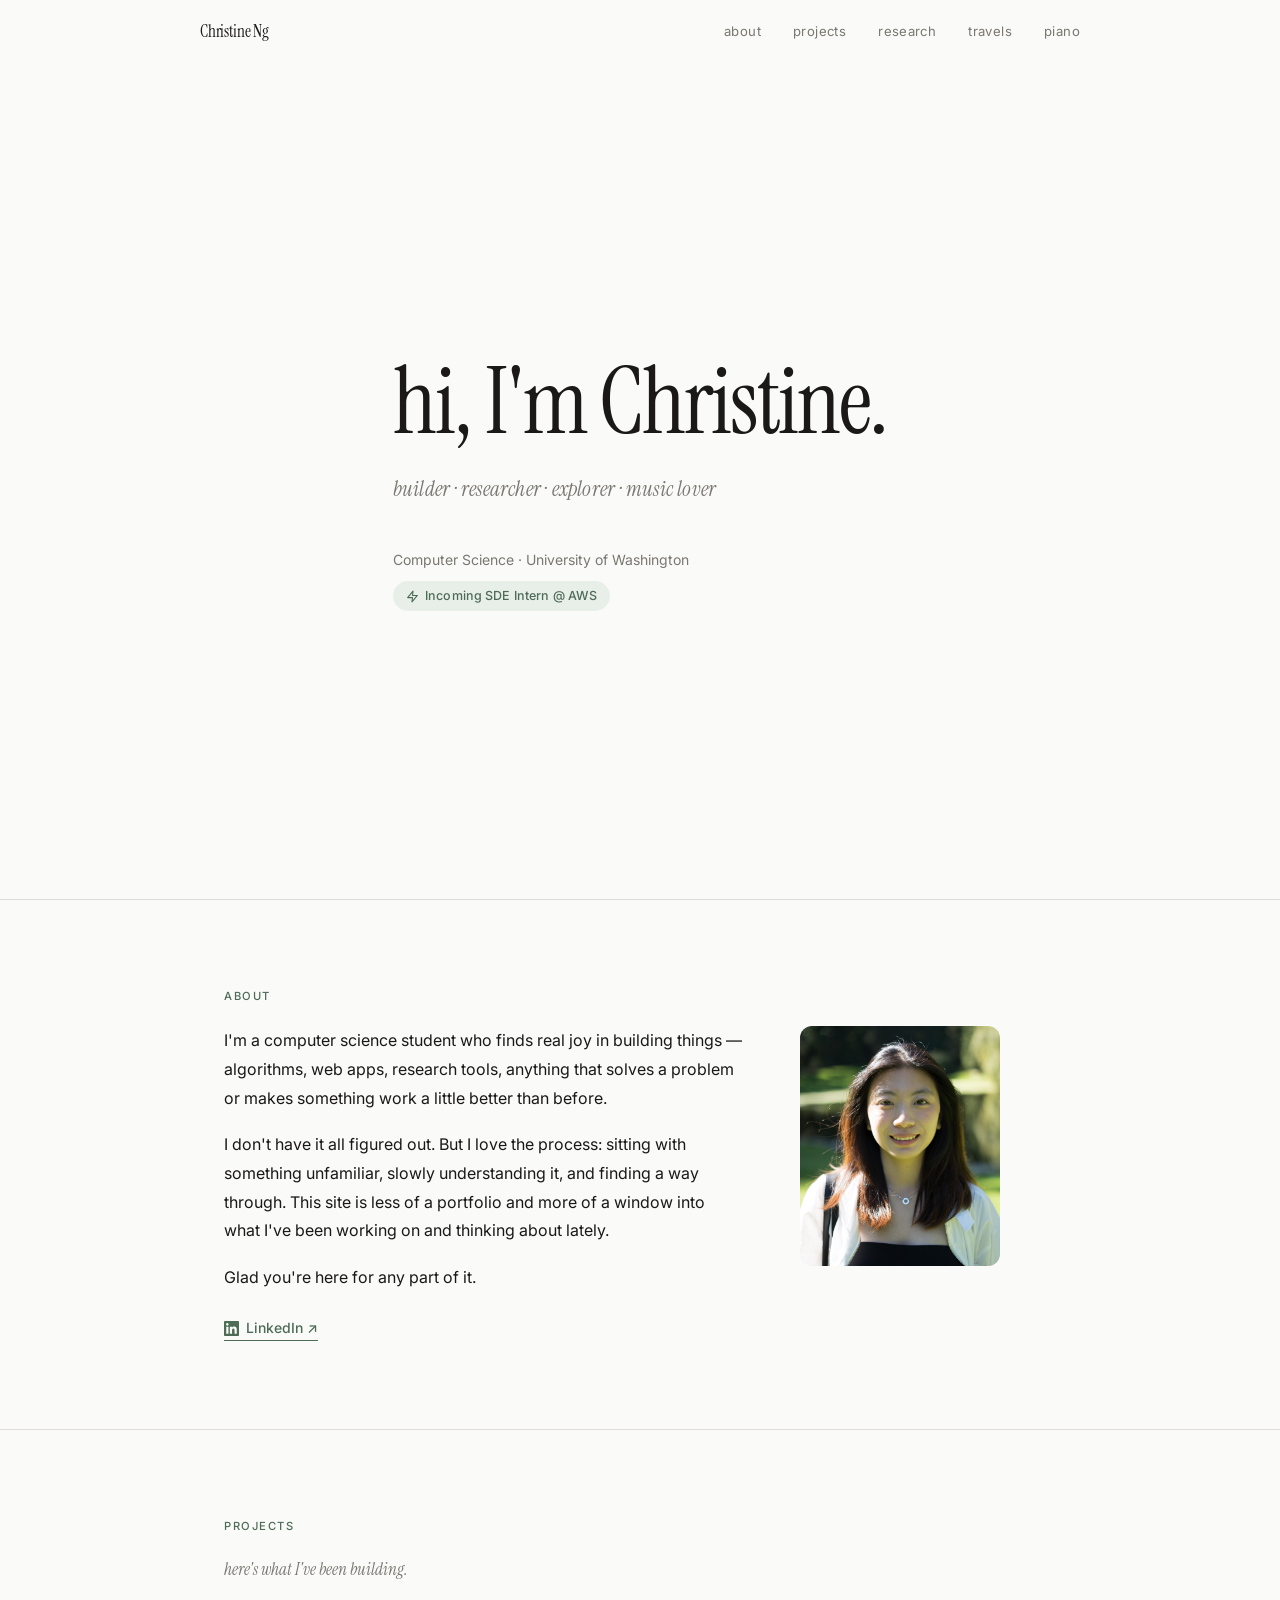
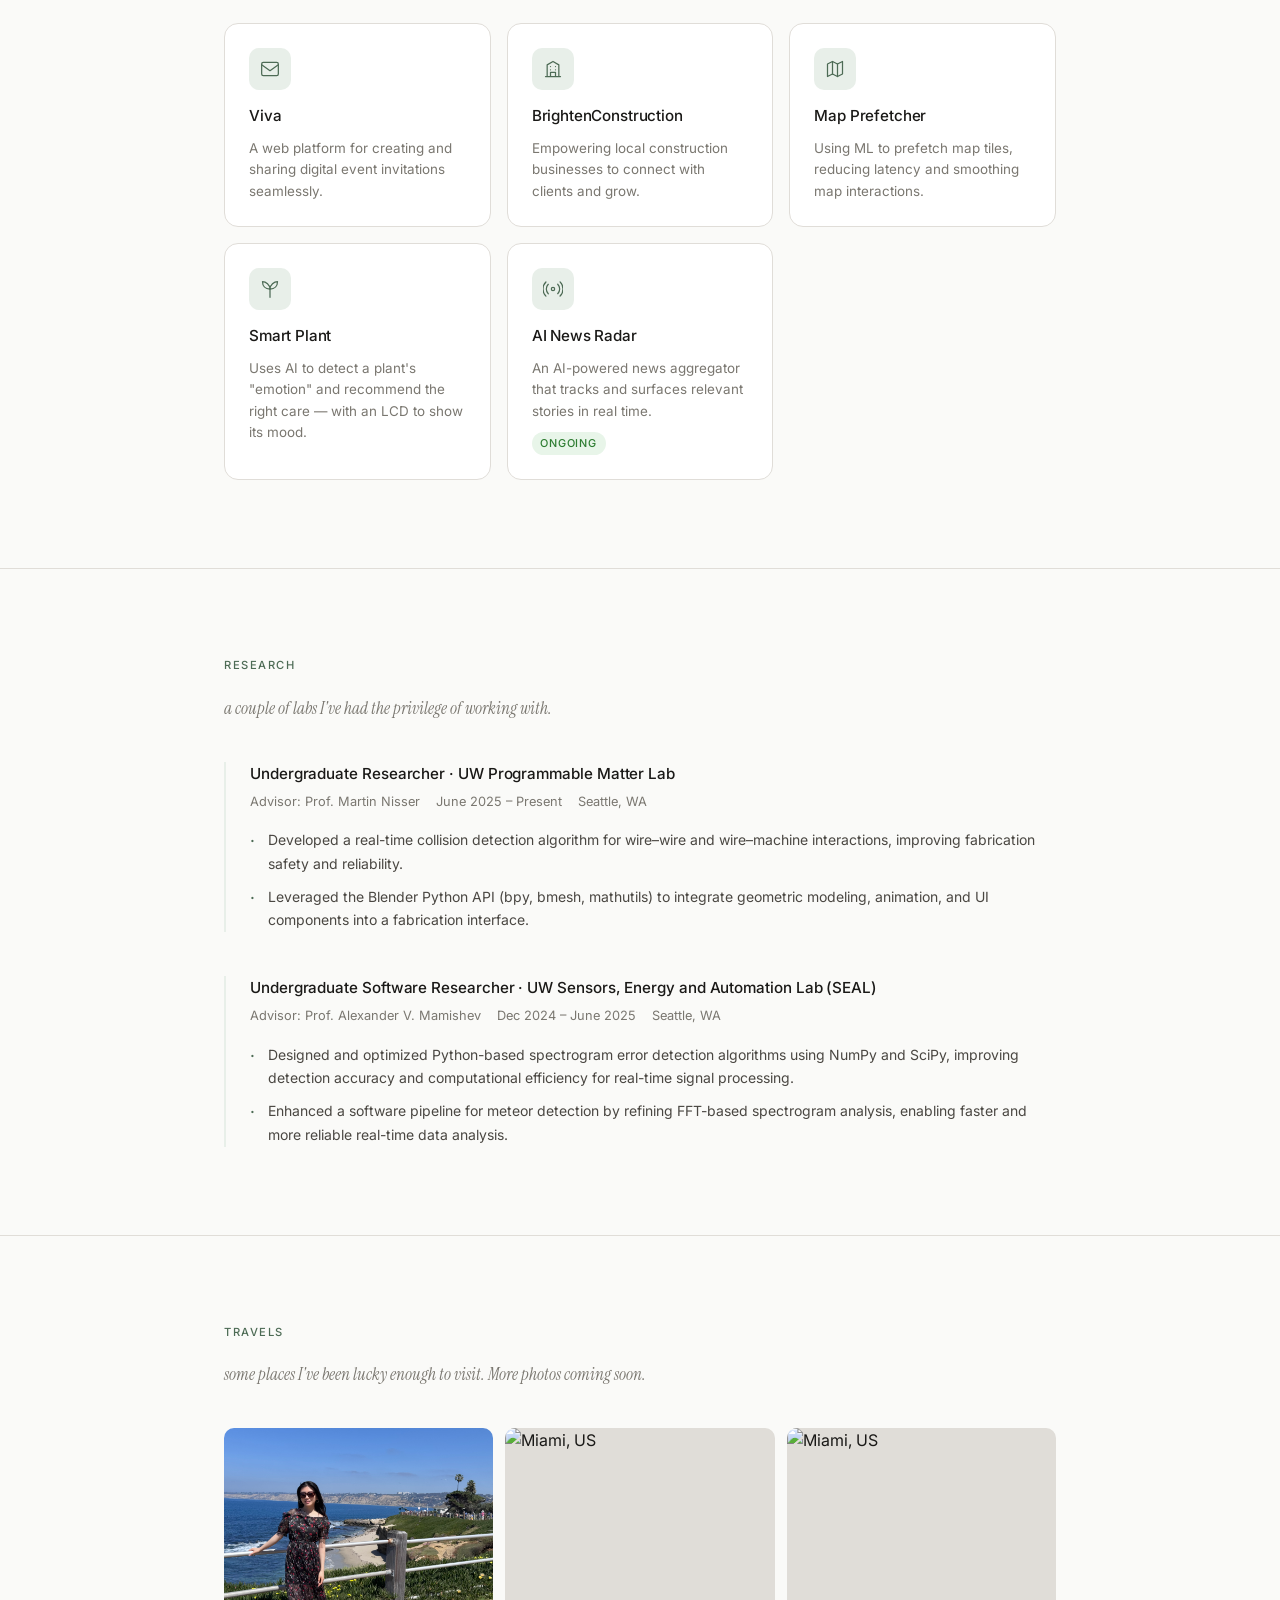
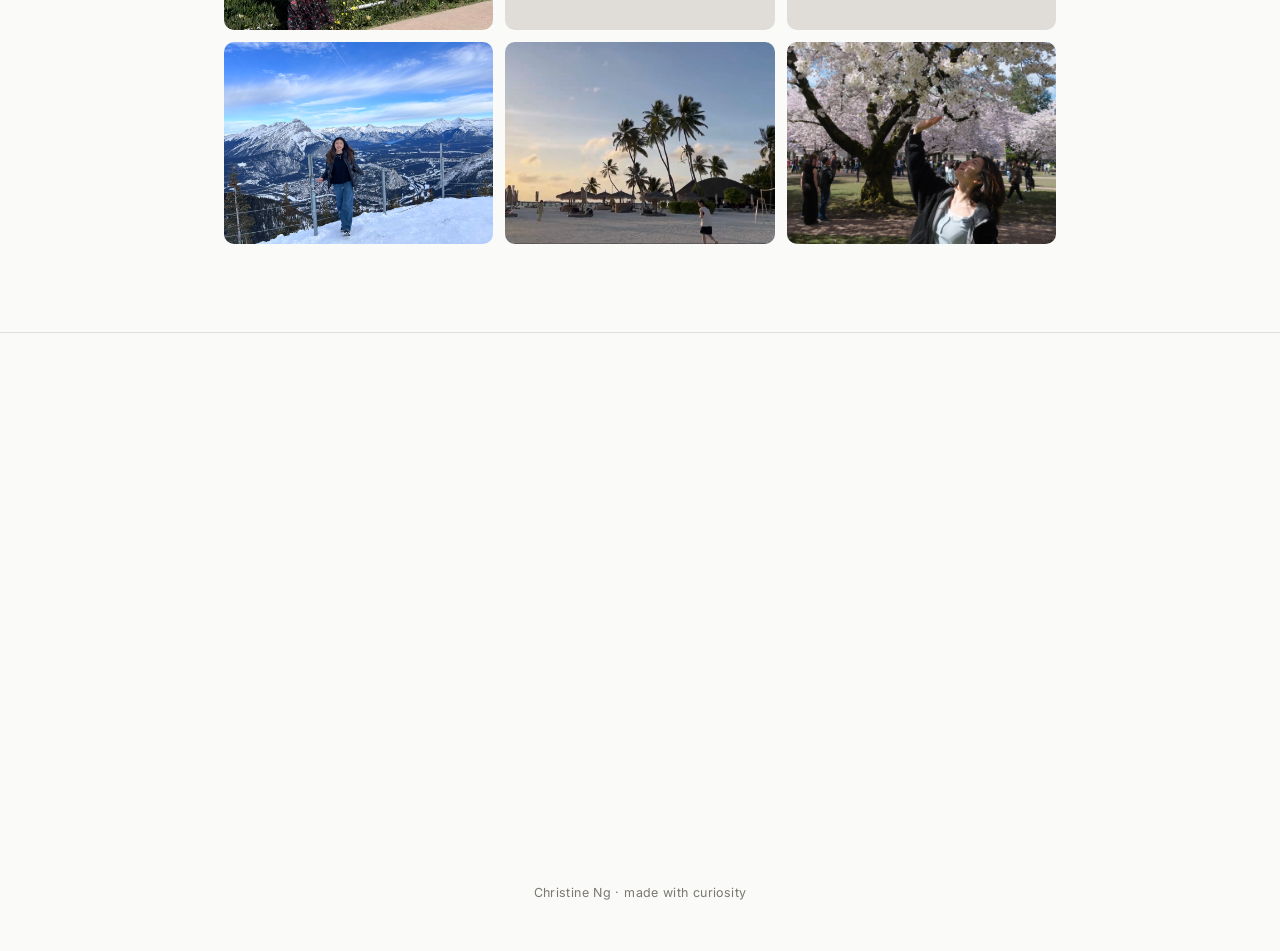
==== index.html @ e3361f12 "personal website initial commit" ====
<!DOCTYPE html>
<html lang="en">
<head>
  <meta charset="UTF-8">
  <meta name="viewport" content="width=device-width, initial-scale=1.0">
  <title>Christine Ng</title>
  <link rel="preconnect" href="https://fonts.googleapis.com">
  <link rel="preconnect" href="https://fonts.gstatic.com" crossorigin>
  <link href="https://fonts.googleapis.com/css2?family=Instrument+Serif:ital@0;1&family=Inter:wght@300;400;500&display=swap" rel="stylesheet">
  <link rel="stylesheet" href="style.css">
</head>
<body>

  <nav>
    <a href="/" class="nav-name">Christine Ng</a>
    <div class="nav-links">
      <a href="#about">about</a>
      <a href="#projects">projects</a>
      <a href="#research">research</a>
      <a href="#travels">travels</a>
      <a href="#piano">piano</a>
    </div>
  </nav>

  <main>

    <!-- ── HERO ── -->
    <section id="hero">
      <div class="hero-content">
        <h1>hi, I'm Christine.</h1>
        <p class="hero-tagline">builder &middot; researcher &middot; explorer &middot; music lover</p>
        <div class="hero-meta">
          <span>Computer Science &middot; University of Washington</span>
          <span class="aws-badge">
            <svg width="13" height="13" viewBox="0 0 24 24" fill="none" stroke="currentColor" stroke-width="2" stroke-linecap="round" stroke-linejoin="round">
              <polygon points="13 2 3 14 12 14 11 22 21 10 12 10 13 2"/>
            </svg>
            Incoming SDE Intern @ AWS
          </span>
        </div>
      </div>
    </section>

    <!-- ── ABOUT ── -->
    <section id="about">
      <div class="container fade-in">
        <p class="section-label">about</p>
        <div class="about-layout">
        <div class="about-body">
          <p>I'm a computer science student who finds real joy in building things — algorithms, web apps, research tools, anything that solves a problem or makes something work a little better than before.</p>
          <p>I don't have it all figured out. But I love the process: sitting with something unfamiliar, slowly understanding it, and finding a way through. This site is less of a portfolio and more of a window into what I've been working on and thinking about lately.</p>
          <p>Glad you're here for any part of it.</p>
          <a href="https://www.linkedin.com/in/christineng2027/" target="_blank" rel="noopener noreferrer" class="linkedin-link">
            <svg width="15" height="15" viewBox="0 0 24 24" fill="currentColor">
              <path d="M20.447 20.452h-3.554v-5.569c0-1.328-.027-3.037-1.852-3.037-1.853 0-2.136 1.445-2.136 2.939v5.667H9.351V9h3.414v1.561h.046c.477-.9 1.637-1.85 3.37-1.85 3.601 0 4.267 2.37 4.267 5.455v6.286zM5.337 7.433c-1.144 0-2.063-.926-2.063-2.065 0-1.138.92-2.063 2.063-2.063 1.14 0 2.064.925 2.064 2.063 0 1.139-.925 2.065-2.064 2.065zm1.782 13.019H3.555V9h3.564v11.452zM22.225 0H1.771C.792 0 0 .774 0 1.729v20.542C0 23.227.792 24 1.771 24h20.451C23.2 24 24 23.227 24 22.271V1.729C24 .774 23.2 0 22.222 0h.003z"/>
            </svg>
            LinkedIn ↗
          </a>
        </div>

        <img src="images/me.jpg" alt="Christine Ng" class="about-photo">

        </div><!-- end .about-layout -->
      </div>
    </section>

    <!-- ── PROJECTS ── -->
    <section id="projects">
      <div class="container fade-in">
        <p class="section-label">projects</p>
        <p class="section-intro">here's what I've been building.</p>
        <div class="projects-grid">

          <!-- Viva -->
          <a href="projects/viva.html" class="project-card">
            <div class="project-icon">
              <svg viewBox="0 0 24 24" fill="none" stroke-width="1.5" stroke-linecap="round" stroke-linejoin="round">
                <rect x="2" y="4" width="20" height="16" rx="2"/>
                <path d="m2 7 10 7 10-7"/>
              </svg>
            </div>
            <span class="project-card-name">Viva</span>
            <p class="project-card-desc">A web platform for creating and sharing digital event invitations seamlessly.</p>
            <span class="card-arrow">↗</span>
          </a>

          <!-- BrightenConstruction -->
          <a href="projects/brighten-construction.html" class="project-card">
            <div class="project-icon">
              <svg viewBox="0 0 24 24" fill="none" stroke-width="1.5" stroke-linecap="round" stroke-linejoin="round">
                <path d="M3 21h18M5 21V7l7-4 7 4v14M9 21v-5h6v5"/>
                <path d="M9 9h.01M15 9h.01M9 13h.01M15 13h.01"/>
              </svg>
            </div>
            <span class="project-card-name">BrightenConstruction</span>
            <p class="project-card-desc">Empowering local construction businesses to connect with clients and grow.</p>
            <span class="card-arrow">↗</span>
          </a>

          <!-- Map Prefetcher -->
          <a href="projects/map-prefetcher.html" class="project-card">
            <div class="project-icon">
              <svg viewBox="0 0 24 24" fill="none" stroke-width="1.5" stroke-linecap="round" stroke-linejoin="round">
                <polygon points="3 6 9 3 15 6 21 3 21 18 15 21 9 18 3 21"/>
                <line x1="9" y1="3" x2="9" y2="18"/>
                <line x1="15" y1="6" x2="15" y2="21"/>
              </svg>
            </div>
            <span class="project-card-name">Map Prefetcher</span>
            <p class="project-card-desc"> Using ML to prefetch map tiles, reducing latency and smoothing map interactions.</p>
            <span class="card-arrow">↗</span>
          </a>

          <!-- Smart Plant -->
          <a href="projects/smart-plant.html" class="project-card">
            <div class="project-icon">
              <svg viewBox="0 0 24 24" fill="none" stroke-width="1.5" stroke-linecap="round" stroke-linejoin="round">
                <path d="M12 22V12"/>
                <path d="M12 12C12 7 17 3 21 3c0 5-3 9-9 9"/>
                <path d="M12 12C12 7 7 3 3 3c0 5 3 9 9 9"/>
              </svg>
            </div>
            <span class="project-card-name">Smart Plant</span>
            <p class="project-card-desc">Uses AI to detect a plant's "emotion" and recommend the right care — with an LCD to show its mood.</p>
            <span class="card-arrow">↗</span>
          </a>

          <!-- AI News Radar -->
          <a href="projects/ai-news-radar.html" class="project-card">
            <div class="project-icon">
              <svg viewBox="0 0 24 24" fill="none" stroke-width="1.5" stroke-linecap="round" stroke-linejoin="round">
                <circle cx="12" cy="12" r="2"/>
                <path d="M6.34 17.66a8 8 0 0 1 0-11.31"/>
                <path d="M17.66 6.34a8 8 0 0 1 0 11.31"/>
                <path d="M3.51 20.49a12 12 0 0 1 0-16.97"/>
                <path d="M20.49 3.51a12 12 0 0 1 0 16.97"/>
              </svg>
            </div>
            <span class="project-card-name">AI News Radar</span>
            <p class="project-card-desc">An AI-powered news aggregator that tracks and surfaces relevant stories in real time.</p>
            <span class="tag ongoing">ongoing</span>
            <span class="card-arrow">↗</span>
          </a>

        </div>
      </div>
    </section>

    <!-- ── RESEARCH ── -->
    <section id="research">
      <div class="container fade-in">
        <p class="section-label">research</p>
        <p class="section-intro">a couple of labs I've had the privilege of working with.</p>
        <div class="research-items">

          <div class="research-item">
            <p class="research-title">Undergraduate Researcher &middot; UW Programmable Matter Lab</p>
            <div class="research-meta">
              <span>Advisor: Prof. Martin Nisser</span>
              <span>June 2025 &ndash; Present</span>
              <span>Seattle, WA</span>
            </div>
            <ul class="research-bullets">
              <li>Developed a real-time collision detection algorithm for wire&ndash;wire and wire&ndash;machine interactions, improving fabrication safety and reliability.</li>
              <li>Leveraged the Blender Python API (bpy, bmesh, mathutils) to integrate geometric modeling, animation, and UI components into a fabrication interface.</li>
            </ul>
          </div>

          <div class="research-item">
            <p class="research-title">Undergraduate Software Researcher &middot; UW Sensors, Energy and Automation Lab (SEAL)</p>
            <div class="research-meta">
              <span>Advisor: Prof. Alexander V. Mamishev</span>
              <span>Dec 2024 &ndash; June 2025</span>
              <span>Seattle, WA</span>
            </div>
            <ul class="research-bullets">
              <li>Designed and optimized Python-based spectrogram error detection algorithms using NumPy and SciPy, improving detection accuracy and computational efficiency for real-time signal processing.</li>
              <li>Enhanced a software pipeline for meteor detection by refining FFT-based spectrogram analysis, enabling faster and more reliable real-time data analysis.</li>
            </ul>
          </div>

        </div>
      </div>
    </section>

    <!-- ── TRAVELS ── -->
    <section id="travels">
      <div class="container fade-in">
        <p class="section-label">travels</p>
        <p class="travels-intro">some places I've been lucky enough to visit. More photos coming soon.</p>
        <div class="travel-grid">
          <div class="travel-photo">
            <img src="images/sd.jpeg" alt="San Diego, US">
          </div>

          <div class="travel-photo">
            <img src="images/miami.jpeg" alt="Miami, US">
          </div>

            <div class="travel-photo">
            <img src="images/miami_aqua.jpeg" alt="Miami, US">
          </div>


          <div class="travel-photo">
            <img src="images/banff.jpeg" alt="Banff, Canada">
          </div>

          <div class="travel-photo">
            <img src="images/maldive.jpg" alt="Maldive">
          </div>

          <div class="travel-photo">
            <img src="images/seattle.jpeg" alt="Seattle, US">
          </div>

          <!-- <div class="travel-placeholder">
            <svg viewBox="0 0 24 24" fill="none" stroke="currentColor" stroke-width="1.5" stroke-linecap="round" stroke-linejoin="round">
              <path d="M23 19a2 2 0 0 1-2 2H3a2 2 0 0 1-2-2V8a2 2 0 0 1 2-2h4l2-3h6l2 3h4a2 2 0 0 1 2 2z"/>
              <circle cx="12" cy="13" r="4"/>
            </svg>
            <span>photo coming soon</span>
          </div> -->
        </div>
      </div>
    </section>

    <!-- ── PIANO ── -->
    <section id="piano">
      <div class="container fade-in">
        <p class="section-label">piano</p>
        <p class="piano-intro">I've been playing piano for a while now. it's one of the things I keep coming back to.</p>
        <div class="piano-grid">

          <div class="piano-card">
            <div class="video-placeholder">
              <div class="play-icon">
                <svg viewBox="0 0 24 24"><path d="M8 5v14l11-7z"/></svg>
              </div>
              <span>video coming soon</span>
            </div>
            <p class="piano-card-label">piece title &middot; coming soon</p>
          </div>
          
          <div class="piano-card">
            <div class="video-placeholder">
              <div class="play-icon">
                <svg viewBox="0 0 24 24"><path d="M8 5v14l11-7z"/></svg>
              </div>
              <span>video coming soon</span>
            </div>
            <p class="piano-card-label">piece title &middot; coming soon</p>
          </div>
          <div class="piano-card">
            <div class="video-placeholder">
              <div class="play-icon">
                <svg viewBox="0 0 24 24"><path d="M8 5v14l11-7z"/></svg>
              </div>
              <span>video coming soon</span>
            </div>
            <p class="piano-card-label">piece title &middot; coming soon</p>
          </div>
        </div>
      </div>
    </section>

  </main>

  <footer>
    <p>Christine Ng &middot; made with curiosity</p>
  </footer>

  <script>
    const nav = document.querySelector('nav');
    window.addEventListener('scroll', () => {
      nav.classList.toggle('scrolled', window.scrollY > 10);
    }, { passive: true });

    const observer = new IntersectionObserver((entries) => {
      entries.forEach(entry => {
        if (entry.isIntersecting) {
          entry.target.classList.add('visible');
          observer.unobserve(entry.target);
        }
      });
    }, { threshold: 0.08, rootMargin: '0px 0px -40px 0px' });

    document.querySelectorAll('.fade-in').forEach(el => observer.observe(el));
  </script>

</body>
</html>
---- style.css ----
/* ============================================
   CHRISTINE NG · PERSONAL SITE
   ============================================ */

*, *::before, *::after {
  box-sizing: border-box;
  margin: 0;
  padding: 0;
}

:root {
  --bg: #fafaf8;
  --text: #1a1917;
  --muted: #7a7770;
  --accent: #4d6b55;
  --accent-light: #e8efe9;
  --border: #e0ddd8;
  --card: #ffffff;
  --max-w: 880px;
  --nav-h: 64px;
  --serif: 'Instrument Serif', Georgia, serif;
  --sans: 'Inter', system-ui, -apple-system, sans-serif;
}

html {
  scroll-behavior: smooth;
}

body {
  font-family: var(--sans);
  background: var(--bg);
  color: var(--text);
  line-height: 1.6;
  -webkit-font-smoothing: antialiased;
}

/* ── NAVIGATION ── */

nav {
  position: fixed;
  top: 0;
  left: 0;
  right: 0;
  z-index: 100;
  height: var(--nav-h);
  display: flex;
  align-items: center;
  justify-content: space-between;
  padding: 0 max(24px, calc(50% - var(--max-w) / 2));
  background: var(--bg);
  border-bottom: 1px solid transparent;
  transition: border-color 0.3s, background 0.3s;
}

nav.scrolled {
  border-bottom-color: var(--border);
  background: rgba(250, 250, 248, 0.9);
  backdrop-filter: blur(14px);
}

.nav-name {
  font-family: var(--serif);
  font-size: 1.05rem;
  color: var(--text);
  text-decoration: none;
  letter-spacing: -0.01em;
}

.nav-links {
  display: flex;
  gap: 2rem;
}

.nav-links a {
  font-size: 0.82rem;
  color: var(--muted);
  text-decoration: none;
  letter-spacing: 0.03em;
  transition: color 0.2s;
}

.nav-links a:hover {
  color: var(--text);
}

/* ── LAYOUT ── */

.container {
  max-width: var(--max-w);
  margin: 0 auto;
  padding: 0 24px;
}

main {
  padding-top: var(--nav-h);
}

section {
  padding: 88px 0;
  border-bottom: 1px solid var(--border);
}

section:last-of-type {
  border-bottom: none;
}

.section-label {
  font-size: 0.7rem;
  font-weight: 500;
  letter-spacing: 0.14em;
  text-transform: uppercase;
  color: var(--accent);
  margin-bottom: 1.25rem;
}

.section-intro {
  font-family: var(--serif);
  font-style: italic;
  font-size: 1.05rem;
  color: var(--muted);
  margin-bottom: 2.5rem;
  line-height: 1.6;
}

/* ── FADE IN ── */

.fade-in {
  opacity: 0;
  transform: translateY(18px);
  transition: opacity 0.65s ease, transform 0.65s ease;
}

.fade-in.visible {
  opacity: 1;
  transform: translateY(0);
}

/* ── HERO ── */

#hero {
  min-height: calc(100vh - var(--nav-h));
  display: flex;
  align-items: center;
  padding: 0;
}

.hero-content {
  max-width: var(--max-w);
  margin: 0 auto;
  padding: 0 24px;
}

.hero-content h1 {
  font-family: var(--serif);
  font-size: clamp(3.2rem, 8vw, 5.8rem);
  font-weight: 400;
  line-height: 1.08;
  letter-spacing: -0.025em;
  margin-bottom: 1.25rem;
}

.hero-tagline {
  font-family: var(--serif);
  font-style: italic;
  font-size: clamp(1rem, 2.2vw, 1.3rem);
  color: var(--muted);
  margin-bottom: 2.75rem;
  letter-spacing: 0.01em;
}

.hero-meta {
  display: flex;
  flex-direction: column;
  gap: 0.6rem;
}

.hero-meta > span:first-child {
  font-size: 0.875rem;
  color: var(--muted);
}

.aws-badge {
  display: inline-flex;
  align-items: center;
  gap: 0.4rem;
  background: var(--accent-light);
  color: var(--accent);
  font-size: 0.78rem;
  font-weight: 500;
  padding: 0.3rem 0.8rem;
  border-radius: 100px;
  width: fit-content;
  letter-spacing: 0.01em;
}

/* ── ABOUT ── */

.about-layout {
  display: flex;
  align-items: flex-start;
  gap: 3.5rem;
}

.about-body {
  flex: 1;
  max-width: 520px;
  display: flex;
  flex-direction: column;
  gap: 1.1rem;
}

.about-photo-wrap {
  flex-shrink: 0;
}

.about-photo {
  width: 200px;
  height: 240px;
  object-fit: cover;
  border-radius: 12px;
  display: block;
}

.about-photo-placeholder {
  width: 200px;
  height: 240px;
  border-radius: 12px;
  border: 1.5px dashed var(--border);
  display: flex;
  flex-direction: column;
  align-items: center;
  justify-content: center;
  gap: 0.6rem;
  color: var(--muted);
  background: var(--bg);
}

.about-photo-placeholder svg {
  width: 36px;
  height: 36px;
  opacity: 0.3;
}

.about-photo-placeholder span {
  font-size: 0.72rem;
  opacity: 0.45;
  letter-spacing: 0.03em;
}

@media (max-width: 640px) {
  .about-layout {
    flex-direction: column-reverse;
    gap: 2rem;
  }
  .about-photo,
  .about-photo-placeholder {
    width: 100%;
    height: 200px;
  }
}

.about-body p {
  font-size: 1rem;
  line-height: 1.8;
  color: var(--text);
}

.linkedin-link {
  display: inline-flex;
  align-items: center;
  gap: 0.45rem;
  margin-top: 0.5rem;
  color: var(--accent);
  text-decoration: none;
  font-size: 0.875rem;
  font-weight: 500;
  border-bottom: 1px solid var(--accent);
  padding-bottom: 1px;
  width: fit-content;
  transition: opacity 0.2s;
}

.linkedin-link:hover {
  opacity: 0.65;
}

/* ── PROJECTS ── */

.projects-grid {
  display: grid;
  grid-template-columns: repeat(auto-fill, minmax(260px, 1fr));
  gap: 1rem;
}

.project-card {
  background: var(--card);
  border: 1px solid var(--border);
  border-radius: 14px;
  padding: 1.5rem;
  text-decoration: none;
  color: var(--text);
  display: flex;
  flex-direction: column;
  gap: 0.6rem;
  transition: transform 0.22s, box-shadow 0.22s, border-color 0.22s;
  position: relative;
  overflow: hidden;
}

.project-card:hover {
  transform: translateY(-4px);
  box-shadow: 0 10px 36px rgba(0, 0, 0, 0.07);
  border-color: var(--accent);
}

.project-card:hover .card-arrow {
  opacity: 1;
  transform: translate(0, 0);
}

.project-icon {
  width: 42px;
  height: 42px;
  border-radius: 10px;
  background: var(--accent-light);
  display: flex;
  align-items: center;
  justify-content: center;
  flex-shrink: 0;
  margin-bottom: 0.25rem;
}

.project-icon svg {
  width: 20px;
  height: 20px;
  stroke: var(--accent);
}

.project-card-name {
  font-weight: 500;
  font-size: 0.95rem;
  letter-spacing: -0.01em;
}

.project-card-desc {
  font-size: 0.84rem;
  color: var(--muted);
  line-height: 1.6;
  flex: 1;
}

.card-arrow {
  position: absolute;
  top: 1.25rem;
  right: 1.25rem;
  color: var(--accent);
  opacity: 0;
  transform: translate(-5px, 5px);
  transition: opacity 0.22s, transform 0.22s;
  font-size: 1rem;
}

.tag {
  display: inline-block;
  font-size: 0.68rem;
  font-weight: 500;
  letter-spacing: 0.07em;
  text-transform: uppercase;
  padding: 0.18rem 0.55rem;
  border-radius: 100px;
  background: #fff3e0;
  color: #a0672a;
  width: fit-content;
}

.tag.ongoing {
  background: #e8f5e9;
  color: #2e7d32;
}

/* ── RESEARCH ── */

.research-items {
  display: flex;
  flex-direction: column;
  gap: 2.75rem;
}

.research-item {
  border-left: 2px solid var(--accent-light);
  padding-left: 1.5rem;
  transition: border-color 0.2s;
}

.research-item:hover {
  border-left-color: var(--accent);
}

.research-title {
  font-weight: 500;
  font-size: 0.95rem;
  margin-bottom: 0.35rem;
  letter-spacing: -0.005em;
}

.research-meta {
  font-size: 0.8rem;
  color: var(--muted);
  display: flex;
  flex-wrap: wrap;
  gap: 0.5rem 1rem;
}

.research-meta span::before {
  content: '';
}

.research-bullets {
  margin-top: 1rem;
  display: flex;
  flex-direction: column;
  gap: 0.55rem;
  list-style: none;
}

.research-bullets li {
  font-size: 0.875rem;
  line-height: 1.7;
  color: #4a4742;
  padding-left: 1.1rem;
  position: relative;
}

.research-bullets li::before {
  content: '·';
  position: absolute;
  left: 0;
  color: var(--accent);
  font-size: 1.1rem;
  line-height: 1.5;
}

/* ── TRAVELS ── */

.travels-intro {
  font-family: var(--serif);
  font-style: italic;
  font-size: 1.05rem;
  color: var(--muted);
  margin-bottom: 2.5rem;
  max-width: 440px;
  line-height: 1.6;
}

.travel-grid {
  display: grid;
  grid-template-columns: repeat(3, 1fr);
  gap: 0.75rem;
}

.travel-photo {
  aspect-ratio: 4 / 3;
  border-radius: 10px;
  overflow: hidden;
  background: var(--border);
}

.travel-photo img {
  width: 100%;
  height: 100%;
  object-fit: cover;
  transition: transform 0.4s ease;
}

.travel-photo:hover img {
  transform: scale(1.05);
}

.travel-placeholder {
  aspect-ratio: 4 / 3;
  border-radius: 10px;
  border: 1.5px dashed var(--border);
  display: flex;
  flex-direction: column;
  align-items: center;
  justify-content: center;
  gap: 0.6rem;
  color: var(--muted);
  background: var(--bg);
}

.travel-placeholder svg {
  width: 22px;
  height: 22px;
  opacity: 0.35;
}

.travel-placeholder span {
  font-size: 0.7rem;
  opacity: 0.45;
  letter-spacing: 0.03em;
}

/* ── PIANO ── */

.piano-intro {
  font-family: var(--serif);
  font-style: italic;
  font-size: 1.05rem;
  color: var(--muted);
  margin-bottom: 2.5rem;
  max-width: 440px;
  line-height: 1.6;
}

.piano-grid {
  display: grid;
  grid-template-columns: repeat(auto-fill, minmax(260px, 1fr));
  gap: 1rem;
}

.piano-card {
  border-radius: 12px;
  border: 1.5px dashed var(--border);
  overflow: hidden;
  background: var(--bg);
}

.video-placeholder {
  aspect-ratio: 16 / 9;
  display: flex;
  flex-direction: column;
  align-items: center;
  justify-content: center;
  gap: 0.8rem;
  color: var(--muted);
}

.play-icon {
  width: 46px;
  height: 46px;
  border-radius: 50%;
  border: 1.5px solid var(--border);
  display: flex;
  align-items: center;
  justify-content: center;
}

.play-icon svg {
  width: 16px;
  height: 16px;
  fill: var(--muted);
  margin-left: 2px;
  opacity: 0.5;
}

.video-placeholder > span {
  font-size: 0.72rem;
  opacity: 0.4;
  letter-spacing: 0.03em;
}

.piano-card-label {
  padding: 0.7rem 1rem;
  border-top: 1px solid var(--border);
  font-size: 0.78rem;
  color: var(--muted);
  font-style: italic;
}

/* ── FOOTER ── */

footer {
  padding: 3rem 24px;
  text-align: center;
  font-size: 0.78rem;
  color: var(--muted);
  letter-spacing: 0.03em;
}

/* ── PROJECT DETAIL PAGE ── */

.project-detail {
  max-width: var(--max-w);
  margin: 0 auto;
  padding: 56px 24px 80px;
}

.back-link {
  display: inline-flex;
  align-items: center;
  gap: 0.35rem;
  color: var(--muted);
  text-decoration: none;
  font-size: 0.85rem;
  margin-bottom: 3.5rem;
  transition: color 0.2s;
  letter-spacing: 0.01em;
}

.back-link:hover {
  color: var(--text);
}

.project-detail-header {
  display: flex;
  align-items: flex-start;
  gap: 1.25rem;
  margin-bottom: 2.5rem;
}

.project-detail-icon {
  width: 58px;
  height: 58px;
  border-radius: 14px;
  background: var(--accent-light);
  display: flex;
  align-items: center;
  justify-content: center;
  flex-shrink: 0;
  margin-top: 4px;
}

.project-detail-icon svg {
  width: 26px;
  height: 26px;
  stroke: var(--accent);
}

.project-detail-title {
  font-family: var(--serif);
  font-size: clamp(2rem, 5vw, 3rem);
  font-weight: 400;
  line-height: 1.15;
  letter-spacing: -0.025em;
}

.project-tags {
  display: flex;
  flex-wrap: wrap;
  gap: 0.5rem;
  margin-top: 0.8rem;
}

.project-tag {
  font-size: 0.7rem;
  font-weight: 500;
  letter-spacing: 0.06em;
  text-transform: uppercase;
  padding: 0.22rem 0.6rem;
  border-radius: 100px;
  background: var(--accent-light);
  color: var(--accent);
}

.project-detail-body {
  max-width: 600px;
  margin-bottom: 2.5rem;
}

.project-detail-body p {
  font-size: 1rem;
  line-height: 1.8;
  color: var(--text);
  margin-bottom: 1rem;
}

.project-detail-body p:last-child {
  margin-bottom: 0;
}

.live-link {
  display: inline-flex;
  align-items: center;
  gap: 0.5rem;
  background: var(--text);
  color: #fff;
  text-decoration: none;
  font-size: 0.875rem;
  font-weight: 500;
  padding: 0.65rem 1.3rem;
  border-radius: 8px;
  transition: background 0.2s;
  letter-spacing: 0.01em;
}

.live-link:hover {
  background: var(--accent);
}

/* ── RESPONSIVE ── */

@media (max-width: 640px) {
  .nav-links {
    display: none;
  }

  .travel-grid {
    grid-template-columns: repeat(2, 1fr);
  }

  .projects-grid {
    grid-template-columns: 1fr;
  }

  section {
    padding: 64px 0;
  }

  .project-detail-header {
    flex-direction: column;
  }

  .hero-content h1 {
    font-size: 3rem;
  }
}
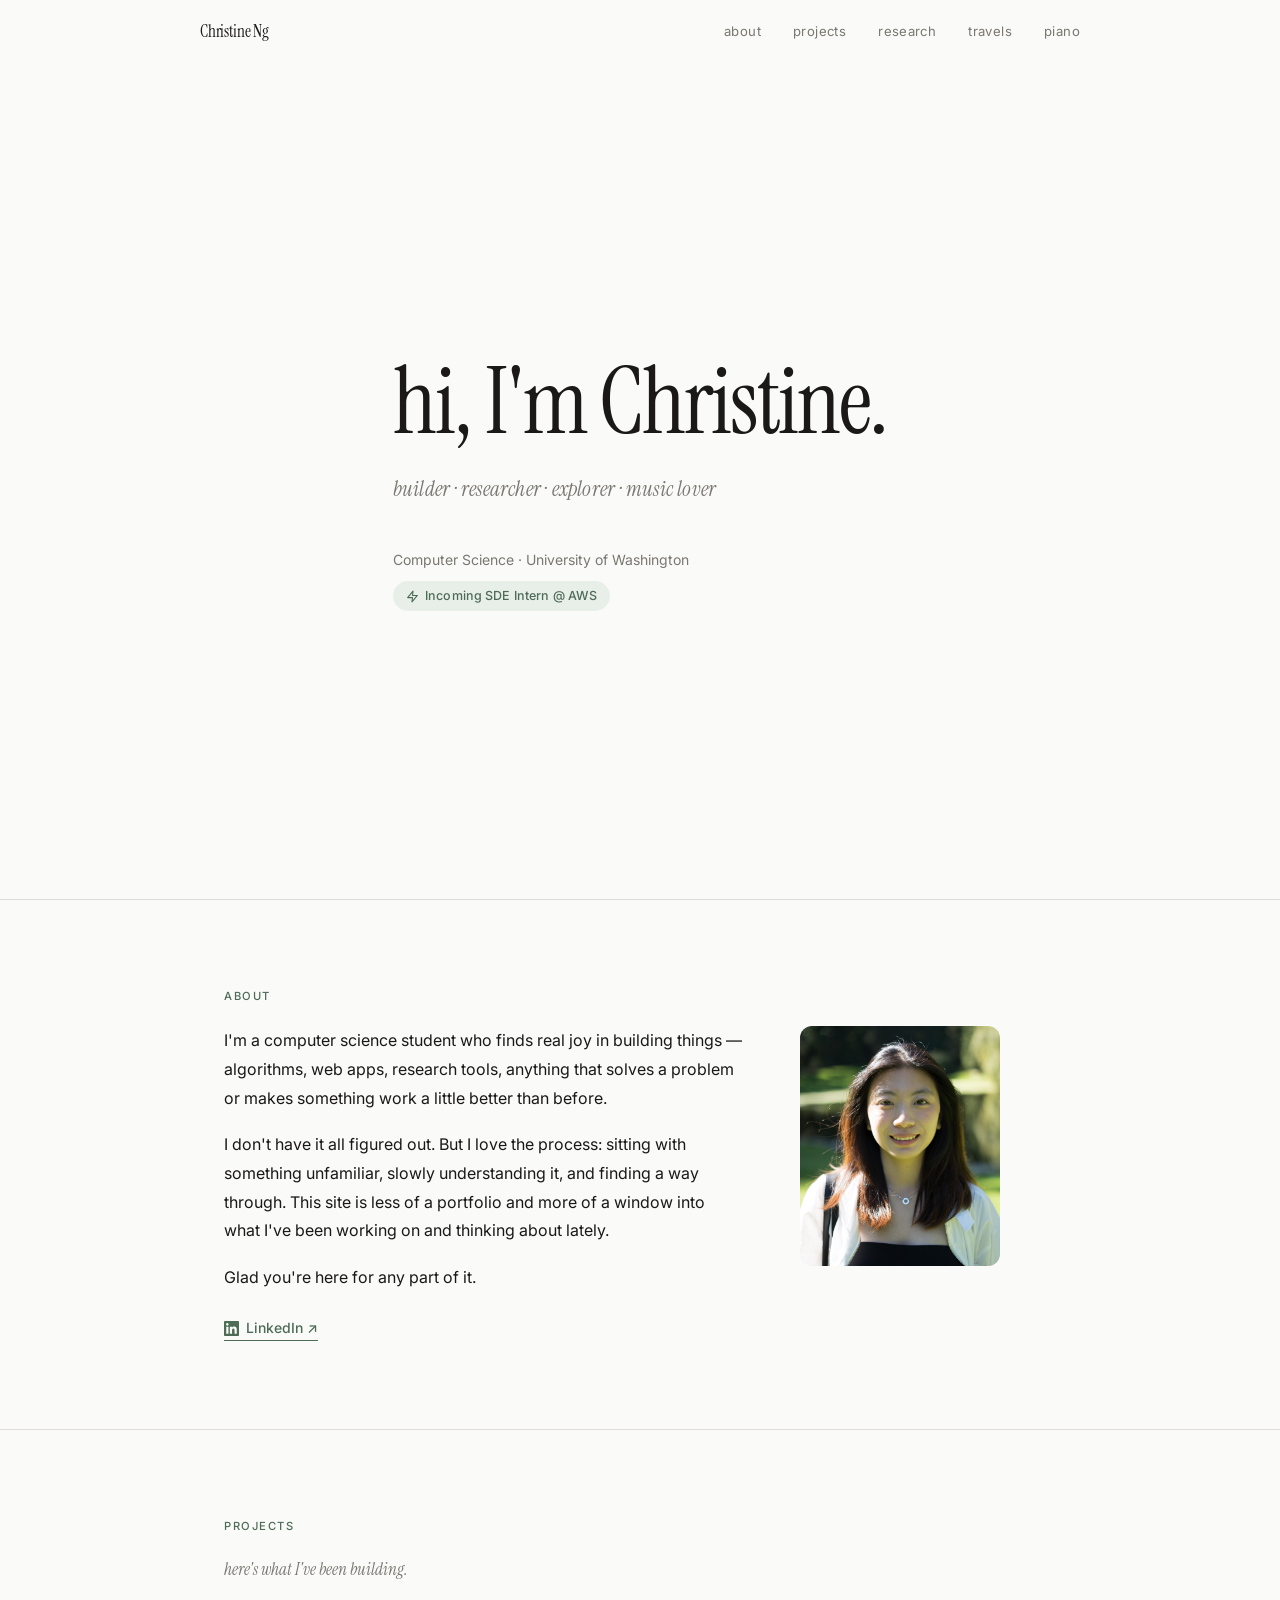
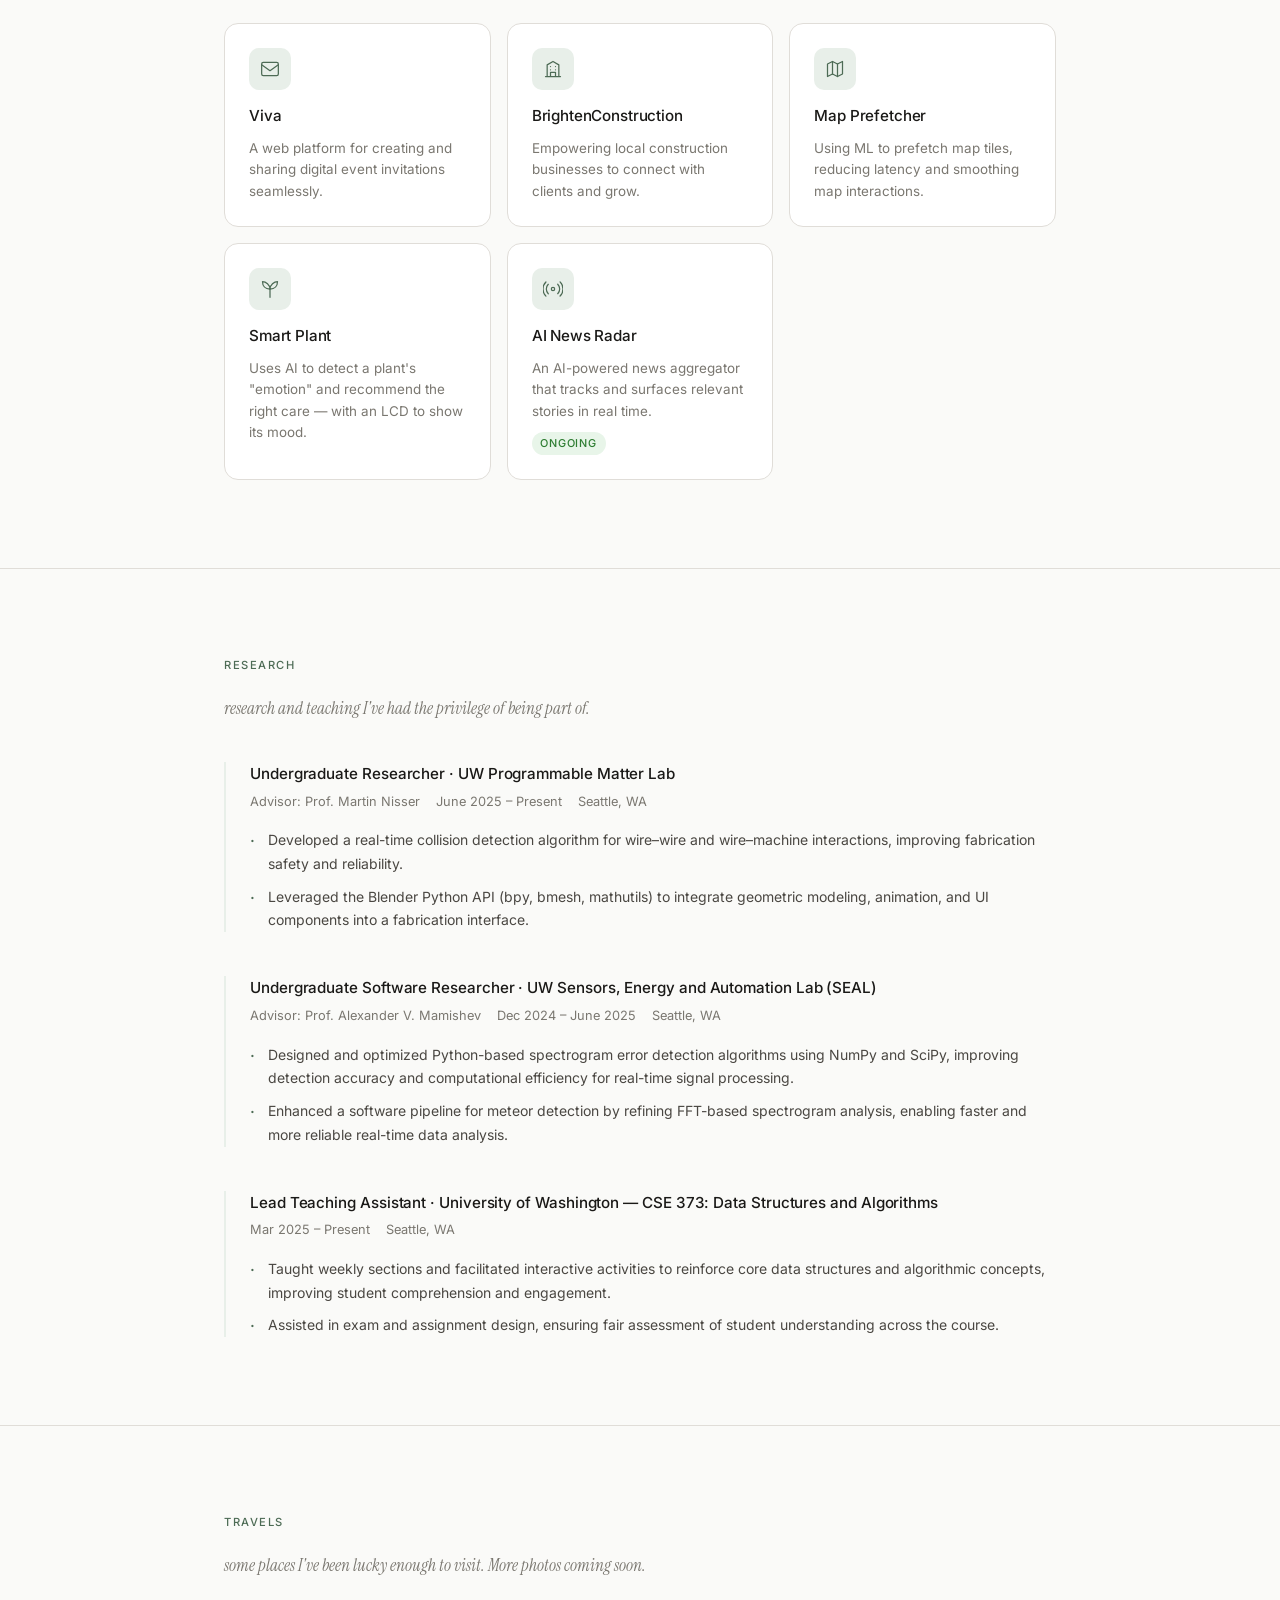
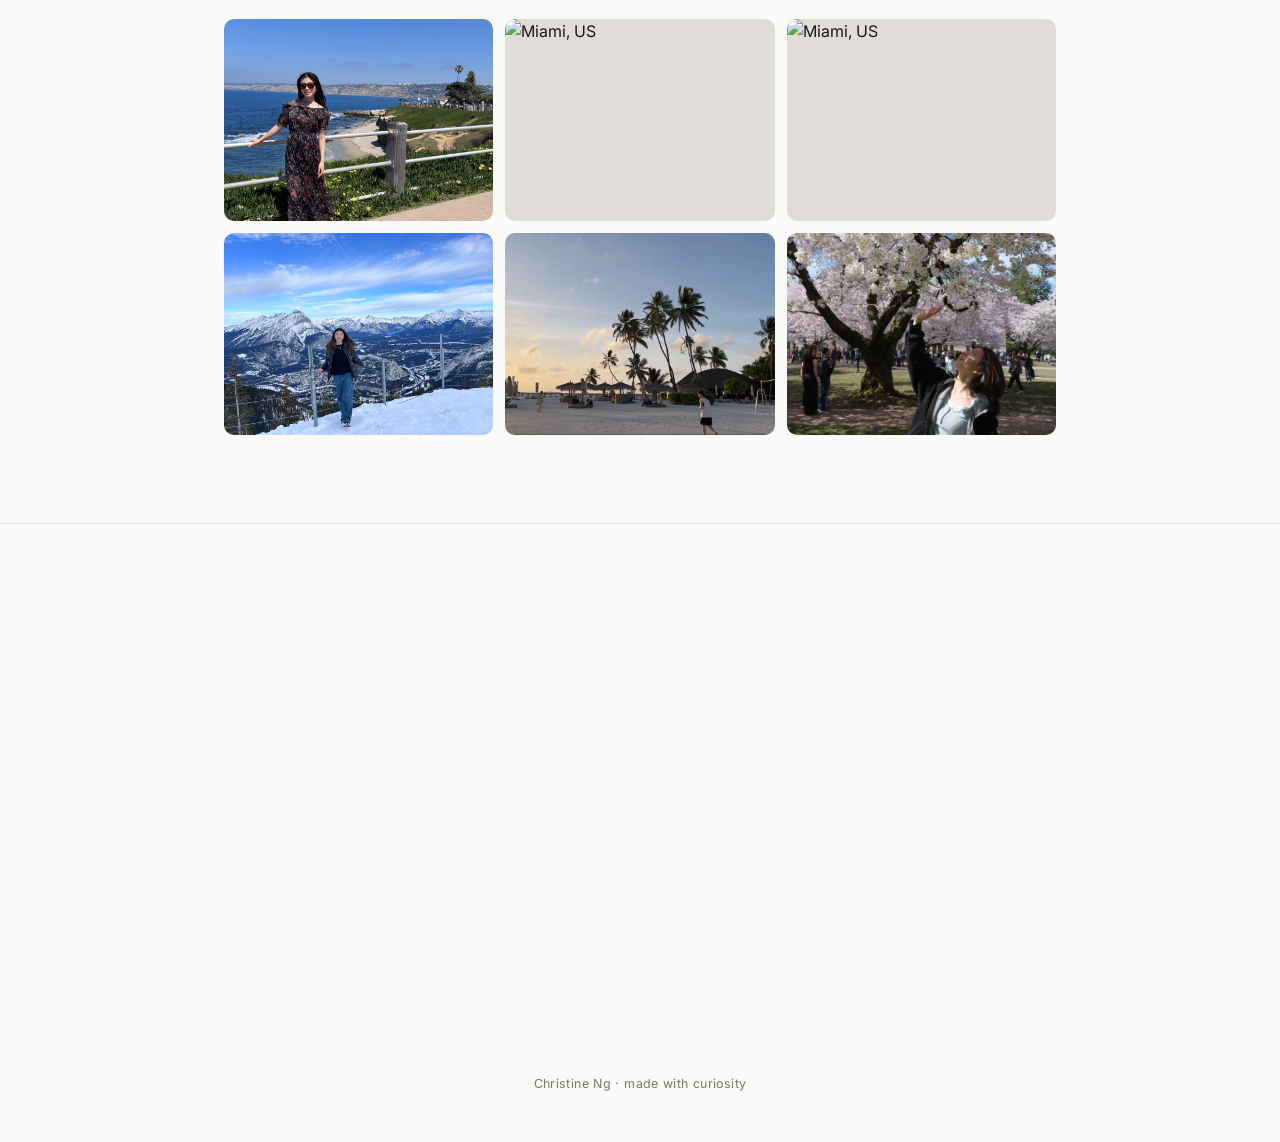
==== commit 20bc6511: "add TA experience" ====
--- a/index.html
+++ b/index.html
@@ -150,7 +150,7 @@
     <section id="research">
       <div class="container fade-in">
         <p class="section-label">research</p>
-        <p class="section-intro">a couple of labs I've had the privilege of working with.</p>
+        <p class="section-intro">research and teaching I've had the privilege of being part of.</p>
         <div class="research-items">
 
           <div class="research-item">
@@ -179,6 +179,17 @@
             </ul>
           </div>
 
+          <div class="research-item">
+            <p class="research-title">Lead Teaching Assistant &middot; University of Washington &mdash; CSE 373: Data Structures and Algorithms</p>
+            <div class="research-meta">
+              <span>Mar 2025 &ndash; Present</span>
+              <span>Seattle, WA</span>
+            </div>
+            <ul class="research-bullets">
+              <li>Taught weekly sections and facilitated interactive activities to reinforce core data structures and algorithmic concepts, improving student comprehension and engagement.</li>
+              <li>Assisted in exam and assignment design, ensuring fair assessment of student understanding across the course.</li>
+            </ul>
+          </div>
         </div>
       </div>
     </section>
